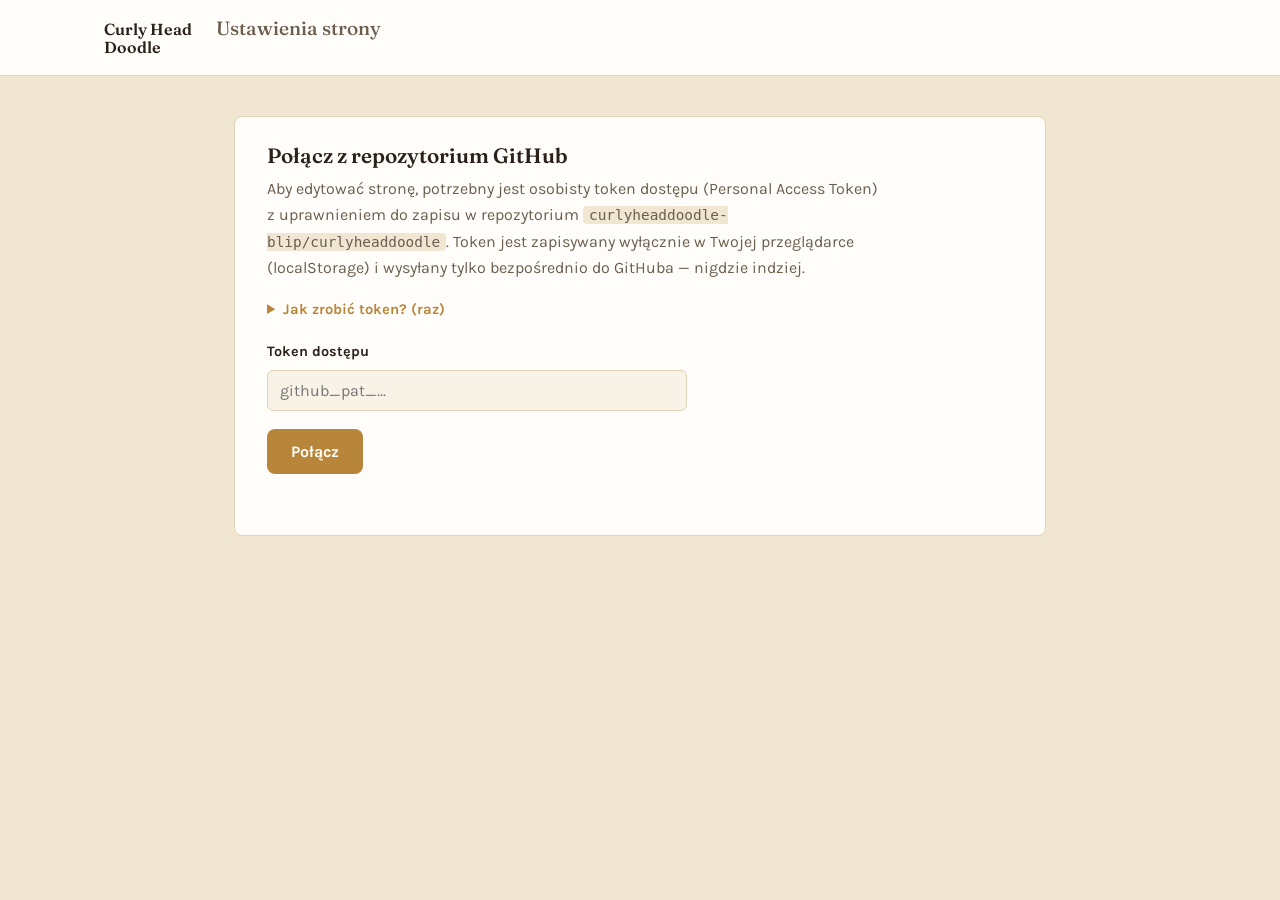
==== admin.html @ 6e0ea275 "Multi-photo carousels for dogs and litters, with configurable size and click-to-zoom Dog and litter " ====
<!DOCTYPE html>
<!--
  CURLY HEAD DOODLE — SETTINGS ADMIN PANEL
  ==========================================
  A full content editor for the site: colors/fonts, every piece of PL/EN
  text, the dogs and litters lists (add/remove/reorder), contact details,
  and photos. It is a plain static page (no server) that talks directly
  to the GitHub API using a personal access token you provide, reading
  and writing data/content.json and images/ in this repo. The public
  site (script.js) renders everything straight from content.json.

  This page is not linked from the main nav — only from a small footer
  link — but it is not truly private: anyone who knows the URL can open
  it. That's fine, because without a valid token with write access to
  this repo, nothing here can do anything. Never share your token.
-->
<html lang="pl">
<head>
<meta charset="UTF-8">
<meta name="viewport" content="width=device-width, initial-scale=1.0">
<meta name="robots" content="noindex, nofollow">
<title>Ustawienia — Curly Head Doodle</title>
<link rel="preconnect" href="https://fonts.googleapis.com">
<link rel="preconnect" href="https://fonts.gstatic.com" crossorigin>
<link href="https://fonts.googleapis.com/css2?family=Fraunces:opsz,wght@9..144,500;9..144,600;9..144,700&family=Karla:wght@400;500;600;700&display=swap" rel="stylesheet">
<link rel="stylesheet" href="style.css">
<link rel="stylesheet" href="admin.css">
</head>
<body class="admin-body">

<header class="admin-header">
  <div class="wrap">
    <a class="wordmark" href="index.html">
      <span class="wordmark-text">Curly Head<br>Doodle</span>
    </a>
    <h1>Ustawienia strony</h1>
  </div>
</header>

<main class="wrap admin-main">

  <!-- ============ TOKEN / LOGIN ============ -->
  <section id="authPanel" class="admin-card">
    <h2>Połącz z repozytorium GitHub</h2>
    <p class="muted">
      Aby edytować stronę, potrzebny jest osobisty token dostępu (Personal Access Token)
      z uprawnieniem do zapisu w repozytorium <code>curlyheaddoodle-blip/curlyheaddoodle</code>.
      Token jest zapisywany wyłącznie w Twojej przeglądarce (localStorage) i wysyłany
      tylko bezpośrednio do GitHuba — nigdzie indziej.
    </p>
    <details class="admin-help">
      <summary>Jak zrobić token? (raz)</summary>
      <ol>
        <li>Zaloguj się na GitHubie jako <code>curlyheaddoodle-blip</code>.</li>
        <li>Idź do Settings → Developer settings → Personal access tokens → Fine-grained tokens.</li>
        <li>Utwórz token z dostępem tylko do repozytorium <code>curlyheaddoodle</code>, z uprawnieniem
          <strong>Contents: Read and write</strong>.</li>
        <li>Skopiuj token i wklej poniżej.</li>
      </ol>
    </details>
    <div class="field">
      <label for="tokenInput">Token dostępu</label>
      <input type="password" id="tokenInput" autocomplete="off" placeholder="github_pat_...">
    </div>
    <div class="admin-actions">
      <button type="button" class="btn btn-primary" id="connectBtn">Połącz</button>
      <button type="button" class="btn-link" id="disconnectBtn" hidden>Wyloguj (usuń token z przeglądarki)</button>
    </div>
    <p id="authStatus" class="admin-status" role="status"></p>
  </section>

  <!-- Everything below appears once connected; admin.js fills it from data/content.json -->
  <div id="editorRoot" hidden>

    <section class="admin-card">
      <h2>Kolejność w menu</h2>
      <p class="muted">Zmień kolejność pozycji w menu, usuwaj je z menu lub dodawaj z powrotem — w tym własne strony utworzone poniżej.</p>
      <div id="sectionOrderEditor"></div>
    </section>

    <section class="admin-card">
      <h2>Strony niestandardowe</h2>
      <p class="muted">Twórz zupełnie nowe strony (np. FAQ, „Opinie”, „Cennik”) — każda z własną nazwą w menu, nagłówkiem i dowolną liczbą akapitów jak na innych stronach. Nowa strona trafia do menu automatycznie.</p>
      <div id="customPagesEditor"></div>
      <button type="button" class="btn-small" id="addCustomPageBtn">+ Dodaj stronę</button>
    </section>

    <section class="admin-card">
      <h2>Logo i nazwa marki</h2>
      <p class="muted">Widoczne w nagłówku i stopce strony.</p>
      <div id="brandEditor"></div>
    </section>

    <section class="admin-card">
      <h2>Sekcja główna (Hero)</h2>
      <p class="muted">Nagłówek, podtytuł, przyciski, zdjęcie i sekcja „Dlaczego my” (widoczna na dole strony głównej) — wszystko w jednym miejscu.</p>
      <div id="heroFieldsEditor"></div>
      <div class="slot-grid" id="heroSlotGrid" style="margin-top:20px"></div>
      <h3 class="section-subhead">Dodatkowe akapity (opcjonalnie)</h3>
      <div id="heroBodyEditor"></div>
      <button type="button" class="btn-small" id="addHeroParaBtn">+ Dodaj akapit</button>
    </section>

    <section class="admin-card">
      <h2>Wygląd</h2>
      <p class="muted">Kolory i czcionki widoczne na całej stronie.</p>
      <div id="themeEditor"></div>
    </section>

    <section class="admin-card">
      <h2>O nas</h2>
      <p class="muted">Nadtytuł, nagłówek, zdjęcie i akapity strony „O nas” — wszystko w jednym miejscu.</p>
      <div id="aboutFieldsEditor"></div>
      <div class="slot-grid" id="aboutSlotGrid" style="margin-top:20px"></div>
      <h3 class="section-subhead">Akapity</h3>
      <div id="aboutBodyEditor"></div>
      <button type="button" class="btn-small" id="addAboutParaBtn">+ Dodaj akapit</button>
    </section>

    <section class="admin-card">
      <h2>O rasie</h2>
      <p class="muted">Nagłówek, cechy rasy i akapity strony „O rasie”.</p>
      <div id="breedFieldsEditor"></div>
      <h3 class="section-subhead">Cechy rasy</h3>
      <div id="breedFactsEditor"></div>
      <button type="button" class="btn-small" id="addBreedFactBtn">+ Dodaj cechę</button>
      <h3 class="section-subhead">Akapity</h3>
      <div id="breedBodyEditor"></div>
      <button type="button" class="btn-small" id="addBreedParaBtn">+ Dodaj akapit</button>
    </section>

    <section class="admin-card">
      <h2>Nasze psy</h2>
      <p class="muted">Nagłówek sekcji oraz lista psów — dodawaj, usuwaj, zmieniaj kolejność, każdy ma własne zdjęcie.</p>
      <div id="dogsFieldsEditor"></div>
      <div class="repeat-row single" style="margin-top:16px">
        <div><label>Rozmiar zdjęć psów (px)</label><input type="number" min="100" max="500" id="dogsPhotoSize"></div>
      </div>
      <div id="dogsEditor" style="margin-top:16px"></div>
      <button type="button" class="btn-small" id="addDogBtn">+ Dodaj psa</button>
    </section>

    <section class="admin-card">
      <h2>Szczenięta</h2>
      <p class="muted">Nagłówek, etykiety statusów, akapity wprowadzające i lista miotów — wszystko w jednym miejscu.</p>
      <div id="littersFieldsEditor"></div>
      <h3 class="section-subhead">Akapity wprowadzające</h3>
      <div id="littersIntroBodyEditor"></div>
      <button type="button" class="btn-small" id="addLittersIntroParaBtn">+ Dodaj akapit</button>
      <h3 class="section-subhead">Mioty</h3>
      <div class="repeat-row single">
        <div><label>Rozmiar zdjęć miotów (px)</label><input type="number" min="100" max="500" id="littersPhotoSize"></div>
      </div>
      <div id="littersEditor"></div>
      <button type="button" class="btn-small" id="addLitterBtn">+ Dodaj miot</button>
    </section>

    <section class="admin-card">
      <h2>Kontakt</h2>
      <div id="contactFieldsEditor"></div>
      <div id="contactEditor" style="margin-top:16px"></div>
    </section>

    <section class="admin-card">
      <h2>Pozostałe teksty (PL / EN)</h2>
      <p class="muted">SEO, menu, stopka i formularz zgłoszeniowy — wszystko inne, co nie należy do jednej konkretnej sekcji powyżej.</p>
      <div id="translationsEditor"></div>
    </section>

    <div class="save-bar">
      <button type="button" class="btn btn-primary" id="saveBtn">Zapisz wszystkie zmiany</button>
      <p id="saveStatus" class="admin-status" role="status"></p>
    </div>

  </div>

</main>

<script src="admin.js"></script>
</body>
</html>
---- style.css ----
/* =============================================================
   CURLY HEAD DOODLE — STYLESHEET
   =============================================================
   1. TOKENS   - palette, fonts. Change these first to restyle everything.
   2. RESET
   3. TYPE
   4. HEADER / NAV + language switch
   5. HERO
   6. SECTIONS - o nas, o rasie, nasze psy, szczenięta, kontakt
   7. FOOTER
   8. RESPONSIVE
   ============================================================= */

/* ---------- 1. TOKENS ---------- */
:root {
  --color-bg: #F8F2E7;          /* warm ivory page background */
  --color-bg-alt: #F0E6D2;      /* alternate section background */
  --color-paper: #FFFDF9;       /* cards, form, photo frames */
  --color-ink: #2B211A;         /* espresso brown — main text + dark anchor (header CTA, footer) */
  --color-ink-soft: #6B5E4F;    /* muted brown-grey — secondary text */
  --color-gold: #B8863B;        /* antique gold — accent, icons, links */
  --color-gold-soft: #E3C68A;   /* light gold — badges, dashed rings */
  --color-line: #E0D3B8;        /* hairline dividers */

  --font-display: "Fraunces", serif;
  --font-body: "Karla", sans-serif;

  --max: 1120px;
  --radius: 8px;
}

/* ---------- 2. RESET ---------- */
* { box-sizing: border-box; }
html { scroll-behavior: smooth; }
@media (prefers-reduced-motion: reduce) {
  html { scroll-behavior: auto; }
  * { animation-duration: 0.001ms !important; transition-duration: 0.001ms !important; }
}
body {
  margin: 0;
  background: var(--color-bg);
  color: var(--color-ink);
  font-family: var(--font-body);
  font-size: 1rem;
  line-height: 1.65;
  -webkit-font-smoothing: antialiased;
}
img, svg { max-width: 100%; display: block; }
a { color: inherit; }
.wrap { max-width: var(--max); margin: 0 auto; padding: 0 24px; }

.skip-link {
  position: absolute; left: -9999px;
  background: var(--color-ink); color: var(--color-paper);
  padding: 10px 16px; z-index: 100;
}
.skip-link:focus { left: 24px; top: 12px; }
.sr-only {
  position: absolute; width: 1px; height: 1px; overflow: hidden;
  clip: rect(0 0 0 0); white-space: nowrap;
}
:focus-visible { outline: 3px solid var(--color-gold); outline-offset: 2px; }

/* ---------- 3. TYPE ---------- */
h1, h2, h3, h4 {
  font-family: var(--font-display);
  color: var(--color-ink);
  line-height: 1.1;
  margin: 0 0 0.5em;
  font-weight: 600;
}
h1 { font-size: clamp(2.3rem, 5vw, 3.6rem); font-weight: 500; }
h2 { font-size: clamp(1.7rem, 3vw, 2.3rem); }
h3 { font-size: 1.2rem; }
h4 { font-size: 1.1rem; font-weight: 600; }
p { margin: 0 0 1em; max-width: 62ch; }
.section-lede { color: var(--color-ink-soft); max-width: 56ch; }
.rendered-list { margin: 0 0 1em; padding-left: 1.3em; max-width: 62ch; }
.rendered-list li { margin-bottom: 0.4em; }

/* -- Content blocks (O nas / O rasie paragraphs) -- */
.content-block { margin-bottom: 1.5em; }
.content-block.has-card {
  border: 1px solid var(--color-line);
  border-radius: var(--radius);
  padding: 28px;
  background: var(--color-paper);
}
.content-block.has-photo { display: flex; gap: 20px; align-items: flex-start; }
.content-block.has-photo.photo-right { flex-direction: row-reverse; }
.content-block.has-photo.photo-top { flex-direction: column; }
.content-block.has-photo.photo-bottom { flex-direction: column-reverse; }
.content-block-photo {
  flex: 0 0 120px; width: 120px; aspect-ratio: 4/3; border-radius: var(--radius); overflow: hidden;
  background: var(--color-bg-alt); border: 2px dashed var(--color-gold-soft);
  display: flex; align-items: center; justify-content: center;
}
.content-block-photo.has-photo { border-style: solid; }
.content-block-photo img { width: 100%; height: 100%; object-fit: cover; display: block; }
.content-block-photo svg { width: 26px; height: 26px; fill: var(--color-gold-soft); }
.content-block.has-photo.photo-top .content-block-photo,
.content-block.has-photo.photo-bottom .content-block-photo { flex: none; width: 100%; max-width: 100%; aspect-ratio: 16/7; }
.content-block-text { flex: 1 1 auto; min-width: 0; }

.content-block-collage {
  flex: 0 0 200px; width: 200px;
  display: grid; grid-template-columns: repeat(2, 1fr); grid-auto-rows: 70px; gap: 6px;
}
.content-block.has-photo.photo-top .content-block-collage,
.content-block.has-photo.photo-bottom .content-block-collage {
  flex: none; width: 100%; grid-template-columns: repeat(3, 1fr); grid-auto-rows: 90px;
}
.collage-photo:first-child { grid-row: span 2; }
.collage-photo {
  border-radius: 6px; overflow: hidden;
  background: var(--color-bg-alt); border: 2px dashed var(--color-gold-soft);
  display: flex; align-items: center; justify-content: center;
}
.collage-photo.has-photo { border: none; }
.collage-photo img { width: 100%; height: 100%; object-fit: cover; display: block; }
.collage-photo svg { width: 18px; height: 18px; fill: var(--color-gold-soft); }
.content-block-text p, .content-block-text .rendered-list { max-width: none; }
.content-block-text p, .litter-body p, .dog-bio { white-space: pre-line; }
.kicker {
  font-family: var(--font-body);
  font-size: 0.95rem;
  color: var(--color-gold);
  font-weight: 700;
  letter-spacing: 0.01em;
  margin-bottom: 0.75em;
}
.muted { color: var(--color-ink-soft); }

/* ---------- 4. HEADER / NAV ---------- */
.site-header {
  position: sticky; top: 0; z-index: 50;
  background: transparent;
  transition: background-color 0.25s ease, box-shadow 0.25s ease;
}
.site-header.scrolled { background: var(--color-paper); box-shadow: 0 1px 0 var(--color-line); }
.header-row {
  display: flex; align-items: center; justify-content: space-between;
  padding-top: 14px; padding-bottom: 14px;
}

.wordmark {
  display: inline-flex; align-items: center; gap: 10px;
  text-decoration: none; color: var(--color-ink);
}
.brand-mark { width: 42px; height: 42px; flex-shrink: 0; }
.brand-mark-slot { display: inline-flex; width: 42px; height: 42px; flex-shrink: 0; }
.brand-mark-slot.has-logo img { width: 42px; height: 42px; object-fit: contain; display: block; }
.wordmark-text {
  font-family: var(--font-display);
  font-size: 1.05rem; font-weight: 600; line-height: 1.15;
}
.wordmark.small { font-size: 1.05rem; margin-bottom: 0.25em; font-family: var(--font-display); font-weight: 600; }

.primary-nav { display: flex; align-items: center; gap: 22px; }
.primary-nav a {
  text-decoration: none; font-weight: 500; color: var(--color-ink);
  font-size: 0.95rem; padding: 6px 2px; border-bottom: 2px solid transparent;
}
.primary-nav a:hover, .primary-nav a[aria-current="page"] { border-bottom-color: var(--color-gold); }
.nav-cta {
  background: var(--color-ink); color: var(--color-paper) !important;
  padding: 9px 16px !important; border-radius: var(--radius); border-bottom: none !important;
}
.nav-cta:hover { background: #3C2E22; }

.lang-switch { display: flex; gap: 4px; margin-left: 6px; }
.lang-btn {
  font-family: var(--font-body); font-size: 0.78rem; font-weight: 700;
  padding: 4px 9px; border-radius: 999px; border: 1px solid var(--color-line);
  background: transparent; color: var(--color-ink-soft); cursor: pointer;
}
.lang-btn.active { background: var(--color-ink); color: var(--color-bg); border-color: var(--color-ink); }

.nav-toggle {
  display: none; flex-direction: column; gap: 5px;
  background: none; border: none; cursor: pointer; padding: 8px;
}
.nav-toggle span { width: 24px; height: 2px; background: var(--color-ink); }

/* ---------- 5. HERO ---------- */
.hero { padding: 48px 0 40px; }
.hero-row { display: grid; grid-template-columns: 1.05fr 0.95fr; gap: 48px; align-items: center; }
.hero-copy { max-width: 46ch; }
.hero-lede { color: var(--color-ink-soft); font-size: 1.05rem; }
.hero-actions { display: flex; align-items: center; gap: 22px; margin-top: 8px; flex-wrap: wrap; }

.btn {
  display: inline-block; text-decoration: none; font-weight: 700;
  padding: 13px 24px; border-radius: var(--radius); border: none;
  cursor: pointer; font-size: 1rem; font-family: var(--font-body);
}
.btn-primary { background: var(--color-gold); color: var(--color-paper); }
.btn-primary:hover { background: #A3752E; }
.btn-link {
  text-decoration: none; font-weight: 700; color: var(--color-ink);
  border-bottom: 2px solid var(--color-gold-soft); padding-bottom: 2px;
}
.btn-link:hover { border-bottom-color: var(--color-gold); }
.hero-svg { width: 100%; height: auto; }
.hero-art.has-photo { aspect-ratio: 1/1; border-radius: 50%; overflow: hidden; }
.hero-art.has-photo img { width: 100%; height: 100%; object-fit: cover; border-radius: 50%; }

/* ---------- 6. SECTIONS ---------- */
.section { padding: 68px 0; }
.section.alt { background: var(--color-bg-alt); }

/* -- O nas -- */
.about-grid { display: grid; grid-template-columns: 1.3fr 1fr; gap: 48px; align-items: center; margin-bottom: 56px; }
.about-actions { display: flex; align-items: center; gap: 22px; margin-top: 12px; flex-wrap: wrap; }
.photo-frame {
  aspect-ratio: 4/3; border-radius: var(--radius);
  border: 2px dashed var(--color-gold-soft);
  background: var(--color-paper);
  display: flex; align-items: center; justify-content: center;
}
.photo-frame-icon { width: 44px; height: 44px; fill: var(--color-gold-soft); }
.photo-frame.has-photo { border-style: solid; padding: 0; overflow: hidden; }
.photo-frame img { width: 100%; height: 100%; object-fit: cover; border-radius: inherit; }

.why-heading { text-align: left; margin-bottom: 24px; }
.why-grid {
  list-style: none; margin: 0; padding: 0;
  display: grid; grid-template-columns: repeat(4, 1fr); gap: 28px;
}
.why-item h4 { margin-bottom: 0.35em; }
.why-item p { color: var(--color-ink-soft); font-size: 0.94rem; max-width: none; }
.icon-badge {
  display: inline-flex; align-items: center; justify-content: center;
  width: 48px; height: 48px; border-radius: 50%;
  background: var(--color-gold-soft); color: var(--color-gold);
  margin-bottom: 14px;
}
.icon-badge svg { width: 24px; height: 24px; }

/* -- O rasie -- */
.fact-list { display: grid; grid-template-columns: 1fr 1fr; gap: 20px; margin: 0; }
.breed-facts-block { max-width: 520px; margin: 28px 0 40px; padding: 24px; background: var(--color-paper); border: 1px solid var(--color-line); border-radius: var(--radius); }
.fact-list dt { font-size: 0.82rem; font-weight: 700; color: var(--color-gold); text-transform: uppercase; letter-spacing: 0.03em; }
.fact-list dd { margin: 4px 0 0; font-family: var(--font-display); font-size: 1.05rem; }
.extra-facts { display: flex; flex-direction: column; gap: 6px; margin-top: 10px; }
.extra-facts dt { font-size: 0.72rem; font-weight: 700; color: var(--color-gold); text-transform: uppercase; letter-spacing: 0.03em; }
.extra-facts dd { margin: 1px 0 0; }

/* -- Nasze psy -- */
.dogs-grid { display: grid; grid-template-columns: 1fr 1fr; gap: 32px; margin-top: 28px; }
.dog-card { }
.dog-role { color: var(--color-gold); font-weight: 700; font-size: 0.9rem; margin: -0.6em 0 0.6em; }

/* -- Photo carousel (dog cards, litter cards) — a linked, zoomable photo
   that opens the full image in a new tab, with prev/next + dots when a
   card has more than one photo (size/count set in admin.html). -- */
.photo-carousel { position: relative; width: var(--photo-size, 200px); max-width: 100%; margin-bottom: 16px; }
.photo-carousel-frame {
  display: block; aspect-ratio: 1/1; border-radius: var(--radius); overflow: hidden;
  background: var(--color-paper); border: 2px dashed var(--color-gold-soft); cursor: zoom-in;
}
.photo-carousel-frame img { width: 100%; height: 100%; object-fit: cover; display: block; }
.photo-carousel.no-photo .photo-carousel-frame { cursor: default; }
.photo-carousel.no-photo .photo-carousel-frame img { visibility: hidden; }
.photo-carousel:not(.no-photo) .photo-carousel-frame { border-style: solid; }
.carousel-btn {
  position: absolute; top: 50%; transform: translateY(-50%); width: 30px; height: 30px;
  border-radius: 50%; border: 1px solid var(--color-line); background: var(--color-paper);
  color: var(--color-ink); font-size: 1.1rem; line-height: 1; cursor: pointer;
}
.carousel-btn.prev { left: 6px; }
.carousel-btn.next { right: 6px; }
.carousel-btn:hover { background: var(--color-gold); color: var(--color-paper); }
.carousel-dots { display: flex; gap: 6px; justify-content: center; margin-top: 8px; }
.carousel-dot { width: 7px; height: 7px; padding: 0; border-radius: 50%; border: none; background: var(--color-line); cursor: pointer; }
.carousel-dot.active { background: var(--color-gold); }

/* -- Szczenięta -- */
.litter-list { list-style: none; margin: 28px 0 0; padding: 0; display: flex; flex-direction: column; }
.litter { display: flex; align-items: center; gap: 24px; padding: 22px 0; border-top: 1px solid var(--color-line); flex-wrap: wrap; }
.litter:last-child { border-bottom: 1px solid var(--color-line); }
.litter .photo-carousel { margin-bottom: 0; flex-shrink: 0; }
.litter-rest { display: flex; align-items: center; gap: 24px; flex: 1; min-width: 240px; flex-wrap: wrap; }
.litter-body { flex: 1; min-width: 240px; }
.litter-body h3 { margin-bottom: 0.2em; }
.litter-body p { margin: 0; color: var(--color-ink-soft); font-size: 0.95rem; }
.status { font-size: 0.8rem; font-weight: 700; padding: 6px 12px; border-radius: 999px; white-space: nowrap; }
.status-available { background: var(--color-ink); color: var(--color-paper); }
.status-expecting { background: var(--color-gold-soft); color: var(--color-ink); }
.status-reserved { background: var(--color-line); color: var(--color-ink-soft); }
.status-previous { background: transparent; color: var(--color-ink-soft); border: 1px solid var(--color-line); }

.replace-note { margin-top: 22px; font-size: 0.85rem; color: var(--color-ink-soft); font-style: italic; }

/* -- Kontakt -- */
.contact-grid { display: grid; grid-template-columns: 0.85fr 1.15fr; gap: 56px; align-items: start; }
.contact-info { margin: 0; display: grid; gap: 16px; }
.contact-info dt { font-size: 0.82rem; font-weight: 700; color: var(--color-gold); text-transform: uppercase; letter-spacing: 0.03em; }
.contact-info dd { margin: 2px 0 0; }
.contact-info dd a { text-decoration: none; border-bottom: 1px solid var(--color-gold-soft); }
.contact-info dd a:hover { border-bottom-color: var(--color-gold); }
.social-icons { display: flex; gap: 14px; }
.social-icons a { border-bottom: none; color: var(--color-ink); display: inline-flex; }
.social-icons a:hover { color: #3C2E22; }
.social-icons svg { width: 26px; height: 26px; fill: currentColor; }

.waitlist-form {
  display: grid; grid-template-columns: 1fr 1fr; gap: 18px;
  background: var(--color-paper); padding: 32px; border-radius: var(--radius);
  border: 1px solid var(--color-line); max-width: 720px;
}
.field { display: flex; flex-direction: column; gap: 6px; min-width: 0; }
.field-wide { grid-column: 1 / -1; }
.field label { font-size: 0.9rem; font-weight: 700; }
.field input, .field select, .field textarea {
  width: 100%; min-width: 0; box-sizing: border-box;
  font-family: var(--font-body); font-size: 1rem; padding: 10px 12px;
  border-radius: 6px; border: 1px solid var(--color-line);
  background: var(--color-bg); color: var(--color-ink);
}
.field input:focus, .field select:focus, .field textarea:focus { border-color: var(--color-gold); }
.waitlist-form .btn { grid-column: 1 / -1; justify-self: start; margin-top: 4px; }
.form-fineprint { grid-column: 1 / -1; font-size: 0.85rem; color: var(--color-ink-soft); margin: 4px 0 0; }

/* Formspree's AJAX library fills these with text on submit; empty (no
   message yet) collapses to nothing via :empty rather than an odd blank box. */
.form-message { grid-column: 1 / -1; padding: 12px 16px; border-radius: 6px; font-size: 0.9rem; }
.form-message:empty { display: none; padding: 0; }
.form-message-success { background: #E3F0E5; color: #2A5B34; }
.form-message-error { background: #FBE7E7; color: #8A2E2E; }

/* A <fieldset> famously won't shrink below its content's width in a grid
   or flex layout (the same "auto min-size" issue min-width:0 already
   fixes on .field/inputs) — without min-width:0 here this form section
   would blow out the page exactly like the litter <select> once did. */
.form-section {
  grid-column: 1 / -1; min-width: 0;
  display: grid; grid-template-columns: 1fr 1fr; gap: 18px;
  border: none; margin: 0; padding: 0;
}
.form-section legend {
  display: block; grid-column: 1 / -1; width: 100%; box-sizing: border-box;
  font-family: var(--font-display); font-size: 1.15rem; font-weight: 600; color: var(--color-ink);
  padding: 0 0 8px; margin: 12px 0 4px; border-bottom: 1px solid var(--color-line);
}
.form-section:first-of-type legend { margin-top: 0; }

/* ---------- 7. FOOTER ---------- */
.site-footer { background: var(--color-ink); color: var(--color-bg); padding: 16px 0; }
.site-footer .wordmark.small { color: var(--color-bg); }
.footer-row { display: flex; justify-content: space-between; align-items: center; flex-wrap: wrap; gap: 24px; }
.footer-photos { display: flex; gap: 8px; }
.footer-photos img { object-fit: cover; border-radius: 6px; display: block; }
.footer-right { text-align: right; }
.site-footer .muted { color: #CBBFA9; margin: 0 0 4px; }
/* Footer contact block is a compact summary, not a full section — shrink
   text, icons and the button well below their normal page-content size. */
.footer-contact { font-size: 0.85rem; }
.footer-contact-row { display: flex; align-items: center; flex-wrap: wrap; gap: 16px; margin: 8px 0 0; }
.footer-contact .contact-info { display: flex; gap: 16px; margin: 0; }
.footer-contact .contact-info dt { margin: 0; font-size: 0.68rem; }
.footer-contact .contact-info dd { margin: 1px 0 0; font-size: 0.85rem; }
.footer-contact .social-icons { margin: 0; }
.footer-contact .social-icons svg { width: 18px; height: 18px; }
.site-footer .social-icons a { color: var(--color-bg); }
.site-footer .social-icons a:hover { color: var(--color-gold); }
.footer-contact .contact-form-btn { padding: 8px 18px; font-size: 0.85rem; }
.footer-contact .contact-form-btn.size-small { padding: 6px 14px; font-size: 0.78rem; }
.footer-contact .contact-form-btn.size-large { padding: 12px 26px; font-size: 0.95rem; }
.contact-form-btn { color: var(--color-paper); }
.contact-form-btn.size-small { padding: 8px 18px; font-size: 0.85rem; }
.contact-form-btn.size-large { padding: 16px 34px; font-size: 1.1rem; }
.contact-info-block { margin-top: 32px; display: flex; gap: 56px; align-items: flex-start; }
.contact-social-col { display: flex; flex-direction: column; gap: 14px; }
.contact-info-label { font-size: 0.82rem; font-weight: 700; color: var(--color-gold); text-transform: uppercase; letter-spacing: 0.03em; margin: 0; }
.admin-link { color: #8A7C64; font-size: 0.8rem; text-decoration: underline; }
.admin-link:hover { color: var(--color-bg); }

/* One-time hero entrance */
.hero-copy, .hero-art { animation: rise 0.7s ease both; }
.hero-art { animation-delay: 0.12s; }
@keyframes rise { from { opacity: 0; transform: translateY(14px); } to { opacity: 1; transform: translateY(0); } }

/* ---------- 8. RESPONSIVE ---------- */
@media (max-width: 860px) {
  .primary-nav {
    display: none; position: absolute; top: 100%; left: 0; right: 0;
    background: var(--color-paper); flex-direction: column; align-items: flex-start;
    padding: 16px 24px 24px; border-bottom: 1px solid var(--color-line); gap: 16px;
  }
  .primary-nav.open { display: flex; }
  .nav-toggle { display: flex; }
  .nav-cta { align-self: flex-start; }
  .lang-switch { margin-left: 0; margin-top: 4px; }

  .hero-row { grid-template-columns: 1fr; }
  .hero-art { order: -1; max-width: 300px; margin: 0 auto; }

  .about-grid, .contact-grid { grid-template-columns: 1fr; }
  .why-grid { grid-template-columns: 1fr 1fr; }
  .dogs-grid { grid-template-columns: 1fr; }
  .fact-list { grid-template-columns: 1fr 1fr; }
  .waitlist-form, .form-section { grid-template-columns: 1fr; }
  .footer-row { flex-direction: column; align-items: flex-start; }
  .footer-right { text-align: left; }
}
@media (max-width: 520px) {
  .why-grid { grid-template-columns: 1fr; }

  /* A fixed-width photo/collage beside text never fits a phone-width
     column — stack instead, same as the top/bottom position already does. */
  .content-block.has-photo.photo-left,
  .content-block.has-photo.photo-right { flex-direction: column; }
  .content-block.has-photo .content-block-photo,
  .content-block.has-photo .content-block-collage { width: 100%; max-width: 100%; }
  .content-block.has-photo .content-block-collage { grid-template-columns: repeat(3, 1fr); grid-auto-rows: 80px; }
  .content-block.has-card { padding: 20px; }
}
---- admin.css ----
/* =============================================================
   CURLY HEAD DOODLE — ADMIN / SETTINGS PANEL STYLES
   Reuses the color/font tokens from style.css (:root).
   ============================================================= */

.admin-body { background: var(--color-bg-alt); min-height: 100vh; }
[hidden] { display: none !important; }

.admin-header {
  background: var(--color-paper);
  border-bottom: 1px solid var(--color-line);
  padding: 18px 0;
}
.admin-header .wrap { display: flex; align-items: baseline; gap: 24px; }
.admin-header h1 { font-size: 1.2rem; margin: 0; color: var(--color-ink-soft); font-weight: 500; }
.admin-header .wordmark-text { font-family: var(--font-display); font-size: 1rem; font-weight: 600; }

.admin-main { max-width: 860px; padding-top: 40px; padding-bottom: 100px; display: grid; gap: 28px; }

.admin-card {
  background: var(--color-paper);
  border: 1px solid var(--color-line);
  border-radius: var(--radius);
  padding: 28px 32px;
}
.admin-card h2 { font-size: 1.3rem; margin-bottom: 0.4em; }
.section-subhead { font-size: 1rem; margin: 24px 0 8px; color: var(--color-ink-soft); }

.admin-help { margin: 16px 0; font-size: 0.92rem; }
.admin-help summary { cursor: pointer; font-weight: 700; color: var(--color-gold); }
.admin-help ol { margin: 12px 0 0; padding-left: 22px; color: var(--color-ink-soft); }
.admin-help code, .admin-card code {
  background: var(--color-bg-alt); padding: 1px 6px; border-radius: 4px; font-size: 0.9em;
}

.admin-card .field { display: flex; flex-direction: column; gap: 6px; max-width: 420px; margin: 18px 0 0; }
.admin-card .field label { font-size: 0.9rem; font-weight: 700; }
.admin-card .field input {
  font-family: var(--font-body); font-size: 1rem; padding: 10px 12px;
  border-radius: 6px; border: 1px solid var(--color-line);
  background: var(--color-bg); color: var(--color-ink);
}
.admin-card .field input:focus { border-color: var(--color-gold); }

.admin-actions { display: flex; align-items: center; gap: 20px; margin-top: 18px; flex-wrap: wrap; }
.admin-status { margin: 14px 0 0; font-size: 0.92rem; min-height: 1.3em; }
.admin-status.ok { color: #3E7A4A; }
.admin-status.err { color: #B23A3A; }
.admin-status.busy { color: var(--color-ink-soft); }

.slot-grid { display: grid; grid-template-columns: repeat(auto-fit, minmax(220px, 1fr)); gap: 22px; margin-top: 20px; }
.slot-card {
  border: 1px solid var(--color-line); border-radius: var(--radius);
  padding: 16px; display: flex; flex-direction: column; gap: 10px; background: var(--color-bg);
}
.slot-card h3 { font-size: 1rem; margin: 0; }
.slot-card .slot-hint { font-size: 0.82rem; color: var(--color-ink-soft); margin: 0; }
.slot-preview {
  aspect-ratio: 1/1; border-radius: 6px; overflow: hidden;
  background: var(--color-paper); border: 2px dashed var(--color-gold-soft);
  display: flex; align-items: center; justify-content: center; color: var(--color-gold-soft); font-size: 0.8rem;
}
.slot-preview img { width: 100%; height: 100%; object-fit: cover; display: block; }
.slot-card input[type="file"] { font-size: 0.85rem; }
.slot-card .slot-actions { display: flex; gap: 12px; align-items: center; flex-wrap: wrap; }
.slot-card .slot-status { font-size: 0.82rem; min-height: 1.2em; }
.slot-card .slot-status.ok { color: #3E7A4A; }
.slot-card .slot-status.err { color: #B23A3A; }
.slot-card .slot-status.busy { color: var(--color-ink-soft); }
.btn-small {
  font-family: var(--font-body); font-size: 0.85rem; font-weight: 700;
  padding: 6px 12px; border-radius: 6px; border: 1px solid var(--color-line);
  background: var(--color-paper); color: var(--color-ink); cursor: pointer;
}
.btn-small:hover { border-color: var(--color-gold); }
.btn-small:disabled { opacity: 0.5; cursor: not-allowed; }
.btn-small.danger { color: #B23A3A; }
.translate-btn { margin-top: 4px; }

/* ---- Theme editor ---- */
.theme-colors { display: grid; grid-template-columns: repeat(auto-fit, minmax(140px, 1fr)); gap: 16px; margin-top: 16px; }
.color-field { display: flex; align-items: center; gap: 10px; }
.color-field input[type="color"] {
  width: 40px; height: 40px; padding: 0; border: 1px solid var(--color-line); border-radius: 6px; cursor: pointer; background: none;
}
.color-field label { font-size: 0.85rem; }
.font-pair-grid { display: grid; grid-template-columns: repeat(auto-fit, minmax(200px, 1fr)); gap: 12px; margin-top: 20px; }
.font-pair-option {
  border: 2px solid var(--color-line); border-radius: var(--radius); padding: 14px; cursor: pointer; background: var(--color-bg);
}
.font-pair-option.selected { border-color: var(--color-gold); }
.font-pair-option .fp-display { font-size: 1.2rem; margin-bottom: 4px; }
.font-pair-option .fp-body { font-size: 0.9rem; color: var(--color-ink-soft); }

/* ---- Section order ---- */
.order-list { display: flex; flex-direction: column; gap: 8px; margin-top: 16px; }
.order-row {
  display: flex; align-items: center; justify-content: space-between; gap: 12px;
  border: 1px solid var(--color-line); border-radius: var(--radius); padding: 10px 14px; background: var(--color-bg);
}
.order-row .order-label { font-weight: 700; font-size: 0.9rem; }
.order-row .order-actions { display: flex; gap: 8px; }
.order-add-wrap { display: flex; align-items: center; gap: 10px; margin-top: 16px; flex-wrap: wrap; }
.order-add-wrap select {
  font-family: var(--font-body); font-size: 0.9rem; padding: 7px 10px;
  border-radius: 6px; border: 1px solid var(--color-line); background: var(--color-paper); color: var(--color-ink);
}

/* ---- Repeatable list editors (dogs / litters) ---- */
.repeat-item {
  border: 1px solid var(--color-line); border-radius: var(--radius);
  padding: 18px; margin-top: 16px; background: var(--color-bg); position: relative;
}
.repeat-item-head { display: flex; justify-content: space-between; align-items: center; margin-bottom: 12px; gap: 12px; flex-wrap: wrap; }
.repeat-item-head .repeat-title { font-weight: 700; font-size: 0.95rem; }
.repeat-item-actions { display: flex; gap: 8px; }
.repeat-row { display: grid; grid-template-columns: 1fr 1fr; gap: 12px; margin-top: 10px; }
.repeat-row.single { grid-template-columns: 1fr; }
.repeat-row label { font-size: 0.78rem; font-weight: 700; color: var(--color-ink-soft); display: block; margin-bottom: 4px; }
.repeat-row input, .repeat-row textarea, .repeat-row select {
  width: 100%; font-family: var(--font-body); font-size: 0.92rem; padding: 8px 10px;
  border-radius: 6px; border: 1px solid var(--color-line); background: var(--color-paper); color: var(--color-ink);
}
.repeat-row textarea { min-height: 60px; resize: vertical; }
.rt-toolbar { display: flex; gap: 6px; margin: 4px 0 6px; }
.rt-toolbar .btn-small { padding: 3px 10px; min-width: 30px; }
.style-wrap { margin-top: 14px; border-top: 1px dashed var(--color-line); padding-top: 12px; }
.checkbox-label { display: flex; align-items: center; gap: 8px; font-weight: 700; font-size: 0.9rem; cursor: pointer; }
.checkbox-label input[type="checkbox"] { width: 16px; height: 16px; }
.style-fields { margin-top: 10px; }
.photo-upload-grid.is-collage { display: grid; grid-template-columns: repeat(auto-fit, minmax(220px, 1fr)); gap: 14px; }
.photo-upload-slot { border: 1px solid var(--color-line); border-radius: var(--radius); padding: 10px; background: var(--color-paper); }
.photo-upload-slot .slot-hint { margin: 0 0 6px; font-weight: 700; color: var(--color-ink); }
.bullets-wrap { margin-top: 14px; border-top: 1px dashed var(--color-line); padding-top: 12px; }
.bullet-row { display: grid; grid-template-columns: 1fr 1fr auto; gap: 10px; align-items: start; margin-top: 8px; }
.bullet-col { display: flex; flex-direction: column; }
.rt-toolbar-mini { display: flex; gap: 4px; margin-bottom: 3px; }
.rt-toolbar-mini .btn-small { padding: 1px 7px; font-size: 0.78rem; min-width: 24px; }
.bullet-actions { display: flex; gap: 4px; align-items: flex-start; margin-top: 22px; }
.dog-photo-row { display: flex; align-items: center; gap: 10px; margin-top: 12px; flex-wrap: wrap; }
.dog-photo-preview {
  width: 56px; height: 56px; border-radius: 50%; overflow: hidden; flex-shrink: 0;
  background: var(--color-paper); border: 2px dashed var(--color-gold-soft);
  display: flex; align-items: center; justify-content: center; font-size: 0.65rem; color: var(--color-gold-soft); text-align: center;
}
.dog-photo-preview img { width: 100%; height: 100%; object-fit: cover; }
.dog-photo-row input[type="file"] { flex: 1 1 140px; min-width: 0; }
.dog-photo-row .btn-small { flex: 0 0 auto; }
/* Narrow collage upload cards (min 220px) need the row to stack cleanly. */
.photo-upload-slot .dog-photo-row input[type="file"] { flex-basis: 100%; }

/* ---- Translations groups ---- */
.t-group { border: 1px solid var(--color-line); border-radius: var(--radius); margin-top: 12px; }
.t-group summary {
  cursor: pointer; padding: 12px 16px; font-weight: 700; font-size: 0.92rem; background: var(--color-bg);
}
.t-group-body { padding: 6px 16px 16px; }
.t-key-row { margin-top: 14px; }
.t-key-row .t-key-label { font-size: 0.8rem; font-weight: 700; color: var(--color-ink-soft); margin-bottom: 4px; }
.t-key-inputs { display: grid; grid-template-columns: 1fr 1fr; gap: 10px; }
.t-key-inputs .t-lang-wrap { display: flex; flex-direction: column; gap: 3px; }
.t-key-inputs .t-lang-tag { font-size: 0.68rem; color: var(--color-gold); font-weight: 700; }
.t-key-inputs input, .t-key-inputs textarea {
  width: 100%; font-family: var(--font-body); font-size: 0.9rem; padding: 7px 9px;
  border-radius: 6px; border: 1px solid var(--color-line); background: var(--color-bg); color: var(--color-ink);
}
.t-key-inputs textarea { min-height: 56px; resize: vertical; }

/* ---- Save bar ---- */
.save-bar {
  position: sticky; bottom: 0; background: var(--color-paper); border: 1px solid var(--color-line);
  border-radius: var(--radius); padding: 16px 24px; display: flex; align-items: center; gap: 20px;
  box-shadow: 0 -2px 12px rgba(0,0,0,0.06);
}
.save-bar .admin-status { margin: 0; }
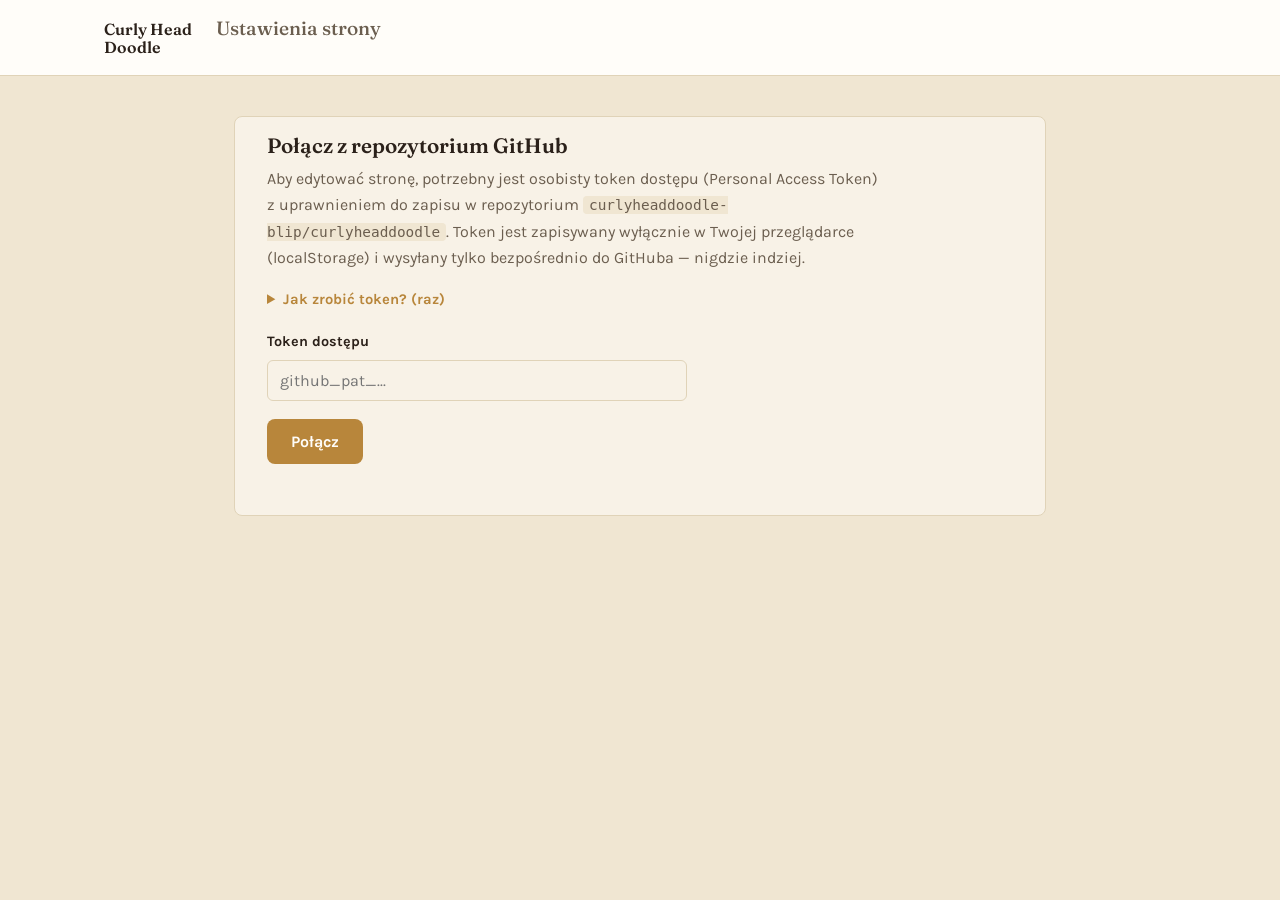
==== commit f9db7559: "Admin: one-section-at-a-time accordion Each admin card collapses to a header; opening one closes the" ====
--- a/admin.html
+++ b/admin.html
@@ -92,6 +92,12 @@
     </section>
 
     <section class="admin-card">
+      <h2>Wygląd</h2>
+      <p class="muted">Kolory i czcionki widoczne na całej stronie.</p>
+      <div id="themeEditor"></div>
+    </section>
+
+    <section class="admin-card">
       <h2>Sekcja główna (Hero)</h2>
       <p class="muted">Nagłówek, podtytuł, przyciski, zdjęcie i sekcja „Dlaczego my” (widoczna na dole strony głównej) — wszystko w jednym miejscu.</p>
       <div id="heroFieldsEditor"></div>
@@ -99,12 +105,6 @@
       <h3 class="section-subhead">Dodatkowe akapity (opcjonalnie)</h3>
       <div id="heroBodyEditor"></div>
       <button type="button" class="btn-small" id="addHeroParaBtn">+ Dodaj akapit</button>
-    </section>
-
-    <section class="admin-card">
-      <h2>Wygląd</h2>
-      <p class="muted">Kolory i czcionki widoczne na całej stronie.</p>
-      <div id="themeEditor"></div>
     </section>
 
     <section class="admin-card">
@@ -136,6 +136,7 @@
       <div class="repeat-row single" style="margin-top:16px">
         <div><label>Rozmiar zdjęć psów (px)</label><input type="number" min="100" max="500" id="dogsPhotoSize"></div>
       </div>
+      <div id="dogsPhotoStyleFields"></div>
       <div id="dogsEditor" style="margin-top:16px"></div>
       <button type="button" class="btn-small" id="addDogBtn">+ Dodaj psa</button>
     </section>
@@ -151,6 +152,7 @@
       <div class="repeat-row single">
         <div><label>Rozmiar zdjęć miotów (px)</label><input type="number" min="100" max="500" id="littersPhotoSize"></div>
       </div>
+      <div id="littersPhotoStyleFields"></div>
       <div id="littersEditor"></div>
       <button type="button" class="btn-small" id="addLitterBtn">+ Dodaj miot</button>
     </section>
--- a/style.css
+++ b/style.css
@@ -31,6 +31,11 @@
 
 /* ---------- 2. RESET ---------- */
 * { box-sizing: border-box; }
+/* Without !important, class rules like .btn { display: inline-block } beat
+   the browser's low-specificity default [hidden] rule, so el.hidden = true
+   silently does nothing for any element that also has a display-setting
+   class — bit us on the Contact page's inline CTA button. */
+[hidden] { display: none !important; }
 html { scroll-behavior: smooth; }
 @media (prefers-reduced-motion: reduce) {
   html { scroll-behavior: auto; }
@@ -91,33 +96,34 @@
 .content-block.has-photo.photo-top { flex-direction: column; }
 .content-block.has-photo.photo-bottom { flex-direction: column-reverse; }
 .content-block-photo {
-  flex: 0 0 120px; width: 120px; aspect-ratio: 4/3; border-radius: var(--radius); overflow: hidden;
+  flex: 0 0 120px; width: 120px; aspect-ratio: auto; border-radius: var(--radius); overflow: hidden;
   background: var(--color-bg-alt); border: 2px dashed var(--color-gold-soft);
   display: flex; align-items: center; justify-content: center;
 }
 .content-block-photo.has-photo { border-style: solid; }
-.content-block-photo img { width: 100%; height: 100%; object-fit: cover; display: block; }
+.content-block-photo img { width: 100%; height: auto; display: block; }
 .content-block-photo svg { width: 26px; height: 26px; fill: var(--color-gold-soft); }
 .content-block.has-photo.photo-top .content-block-photo,
-.content-block.has-photo.photo-bottom .content-block-photo { flex: none; width: 100%; max-width: 100%; aspect-ratio: 16/7; }
+.content-block.has-photo.photo-bottom .content-block-photo { flex: none; width: 100%; max-width: 100%; aspect-ratio: auto; }
 .content-block-text { flex: 1 1 auto; min-width: 0; }
 
 .content-block-collage {
-  flex: 0 0 200px; width: 200px;
-  display: grid; grid-template-columns: repeat(2, 1fr); grid-auto-rows: 70px; gap: 6px;
+  flex: 0 0 340px; width: 340px; max-width: 100%;
+  display: flex; flex-wrap: wrap; gap: 8px; align-items: stretch;
 }
 .content-block.has-photo.photo-top .content-block-collage,
-.content-block.has-photo.photo-bottom .content-block-collage {
-  flex: none; width: 100%; grid-template-columns: repeat(3, 1fr); grid-auto-rows: 90px;
-}
-.collage-photo:first-child { grid-row: span 2; }
+.content-block.has-photo.photo-bottom .content-block-collage { flex: none; width: 100%; }
 .collage-photo {
+  flex: 1 1 90px; min-width: 0; aspect-ratio: auto;
   border-radius: 6px; overflow: hidden;
   background: var(--color-bg-alt); border: 2px dashed var(--color-gold-soft);
   display: flex; align-items: center; justify-content: center;
 }
+.content-block.has-photo.photo-top .collage-photo,
+
+.collage-photo.has-photo img, .footer-photos img, .photo-carousel:not(.no-photo) .photo-carousel-frame { cursor: zoom-in; }
 .collage-photo.has-photo { border: none; }
-.collage-photo img { width: 100%; height: 100%; object-fit: cover; display: block; }
+.collage-photo img { width: 100%; height: auto; display: block; }
 .collage-photo svg { width: 18px; height: 18px; fill: var(--color-gold-soft); }
 .content-block-text p, .content-block-text .rendered-list { max-width: none; }
 .content-block-text p, .litter-body p, .dog-bio { white-space: pre-line; }
@@ -147,9 +153,9 @@
   display: inline-flex; align-items: center; gap: 10px;
   text-decoration: none; color: var(--color-ink);
 }
-.brand-mark { width: 42px; height: 42px; flex-shrink: 0; }
+.brand-mark { width: 100%; height: 100%; flex-shrink: 0; }
 .brand-mark-slot { display: inline-flex; width: 42px; height: 42px; flex-shrink: 0; }
-.brand-mark-slot.has-logo img { width: 42px; height: 42px; object-fit: contain; display: block; }
+.brand-mark-slot.has-logo img { width: 100%; height: 100%; object-fit: contain; display: block; }
 .wordmark-text {
   font-family: var(--font-display);
   font-size: 1.05rem; font-weight: 600; line-height: 1.15;
@@ -202,8 +208,8 @@
 }
 .btn-link:hover { border-bottom-color: var(--color-gold); }
 .hero-svg { width: 100%; height: auto; }
-.hero-art.has-photo { aspect-ratio: 1/1; border-radius: 50%; overflow: hidden; }
-.hero-art.has-photo img { width: 100%; height: 100%; object-fit: cover; border-radius: 50%; }
+.hero-art.has-photo { aspect-ratio: auto; border-radius: 50%; overflow: hidden; }
+.hero-art.has-photo img { width: 100%; height: auto; display: block; }
 
 /* ---------- 6. SECTIONS ---------- */
 .section { padding: 68px 0; }
@@ -220,7 +226,8 @@
 }
 .photo-frame-icon { width: 44px; height: 44px; fill: var(--color-gold-soft); }
 .photo-frame.has-photo { border-style: solid; padding: 0; overflow: hidden; }
-.photo-frame img { width: 100%; height: 100%; object-fit: cover; border-radius: inherit; }
+.photo-frame.has-photo { aspect-ratio: auto; }
+.photo-frame img { width: 100%; height: auto; display: block; }
 
 .why-heading { text-align: left; margin-bottom: 24px; }
 .why-grid {
@@ -256,10 +263,10 @@
    card has more than one photo (size/count set in admin.html). -- */
 .photo-carousel { position: relative; width: var(--photo-size, 200px); max-width: 100%; margin-bottom: 16px; }
 .photo-carousel-frame {
-  display: block; aspect-ratio: 1/1; border-radius: var(--radius); overflow: hidden;
+  display: block; aspect-ratio: auto; border-radius: var(--radius); overflow: hidden;
   background: var(--color-paper); border: 2px dashed var(--color-gold-soft); cursor: zoom-in;
 }
-.photo-carousel-frame img { width: 100%; height: 100%; object-fit: cover; display: block; }
+.photo-carousel-frame img { width: 100%; height: auto; display: block; }
 .photo-carousel.no-photo .photo-carousel-frame { cursor: default; }
 .photo-carousel.no-photo .photo-carousel-frame img { visibility: hidden; }
 .photo-carousel:not(.no-photo) .photo-carousel-frame { border-style: solid; }
@@ -290,7 +297,7 @@
 .status-reserved { background: var(--color-line); color: var(--color-ink-soft); }
 .status-previous { background: transparent; color: var(--color-ink-soft); border: 1px solid var(--color-line); }
 
-.replace-note { margin-top: 22px; font-size: 0.85rem; color: var(--color-ink-soft); font-style: italic; }
+.replace-note { max-width: none; white-space: pre-line; margin-top: 22px; font-size: 0.85rem; color: var(--color-ink-soft); font-style: italic; }
 
 /* -- Kontakt -- */
 .contact-grid { display: grid; grid-template-columns: 0.85fr 1.15fr; gap: 56px; align-items: start; }
@@ -350,7 +357,7 @@
 .site-footer .wordmark.small { color: var(--color-bg); }
 .footer-row { display: flex; justify-content: space-between; align-items: center; flex-wrap: wrap; gap: 24px; }
 .footer-photos { display: flex; gap: 8px; }
-.footer-photos img { object-fit: cover; border-radius: 6px; display: block; }
+.footer-photos img { width: auto; max-width: 100%; border-radius: 6px; display: block; }
 .footer-right { text-align: right; }
 .site-footer .muted { color: #CBBFA9; margin: 0 0 4px; }
 /* Footer contact block is a compact summary, not a full section — shrink
@@ -373,6 +380,24 @@
 .contact-info-block { margin-top: 32px; display: flex; gap: 56px; align-items: flex-start; }
 .contact-social-col { display: flex; flex-direction: column; gap: 14px; }
 .contact-info-label { font-size: 0.82rem; font-weight: 700; color: var(--color-gold); text-transform: uppercase; letter-spacing: 0.03em; margin: 0; }
+
+/* -- Custom page banner (photo + heading + subtitle) — "Pokaż baner z tłem"
+   per page in admin.html's Strony niestandardowe card -- */
+.page-banner {
+  position: relative; padding: 90px 0; background: var(--color-ink); color: var(--color-bg);
+  background-size: cover; background-position: center; text-align: center;
+}
+.page-banner.has-photo::before { content: ''; position: absolute; inset: 0; background: rgba(20, 15, 10, 0.55); }
+.page-banner .wrap { position: relative; z-index: 1; }
+.page-banner h1 { color: var(--color-bg); margin: 0; }
+.page-banner-subtitle { color: var(--color-bg); opacity: 0.92; max-width: 640px; margin: 14px auto 0; }
+.field-required label::after { content: ' *'; color: #B23A3A; }
+.contact-submit-btn {
+  grid-column: 1 / -1; justify-self: stretch; width: 100%; margin-top: 4px;
+  background: var(--color-ink); color: var(--color-bg);
+  text-transform: uppercase; letter-spacing: 0.04em; padding: 16px; font-weight: 700;
+}
+.contact-submit-btn:hover { background: #3C2E22; }
 .admin-link { color: #8A7C64; font-size: 0.8rem; text-decoration: underline; }
 .admin-link:hover { color: var(--color-bg); }
 
@@ -413,6 +438,22 @@
   .content-block.has-photo.photo-right { flex-direction: column; }
   .content-block.has-photo .content-block-photo,
   .content-block.has-photo .content-block-collage { width: 100%; max-width: 100%; }
-  .content-block.has-photo .content-block-collage { grid-template-columns: repeat(3, 1fr); grid-auto-rows: 80px; }
   .content-block.has-card { padding: 20px; }
 }
+
+/* Side-by-side custom page: body (photo) | form. Inline photo sizes are
+   overridden so the photo fills its column. */
+.page-split { display: grid; grid-template-columns: 1fr 1fr; gap: 32px; align-items: start; margin-top: 32px; }
+.page-split .waitlist-form { max-width: none; }
+.page-split .content-block-photo, .page-split .content-block-collage { width: 100% !important; flex-basis: 100% !important; max-width: 100%; }
+@media (max-width: 600px) { .page-split { grid-template-columns: 1fr; } }
+/* Left column: contact info + form; right column: the photo, stretched to match. */
+.page-split { align-items: stretch; }
+.page-split-left .contact-info-block { margin-top: 0; margin-bottom: 24px; }
+.page-split #customPageBody, .page-split .content-block { height: auto; }
+.page-split .content-block-photo { aspect-ratio: auto; height: auto; min-height: 0; }
+
+/* Lightbox (click any gallery photo) */
+.lightbox { position: fixed; inset: 0; z-index: 200; background: rgba(15,10,6,0.88); display: flex; align-items: center; justify-content: center; padding: 24px; cursor: zoom-out; }
+.lightbox img { max-width: 100%; max-height: 100%; object-fit: contain; border-radius: 6px; box-shadow: 0 8px 40px rgba(0,0,0,0.5); }
+.lightbox-close { position: absolute; top: 14px; right: 18px; background: none; border: none; color: #fff; font-size: 2.2rem; line-height: 1; cursor: pointer; }
--- a/admin.css
+++ b/admin.css
@@ -60,7 +60,7 @@
   background: var(--color-paper); border: 2px dashed var(--color-gold-soft);
   display: flex; align-items: center; justify-content: center; color: var(--color-gold-soft); font-size: 0.8rem;
 }
-.slot-preview img { width: 100%; height: 100%; object-fit: cover; display: block; }
+.slot-preview img { width: 100%; height: 100%; object-fit: contain; display: block; }
 .slot-card input[type="file"] { font-size: 0.85rem; }
 .slot-card .slot-actions { display: flex; gap: 12px; align-items: center; flex-wrap: wrap; }
 .slot-card .slot-status { font-size: 0.82rem; min-height: 1.2em; }
@@ -143,7 +143,7 @@
   background: var(--color-paper); border: 2px dashed var(--color-gold-soft);
   display: flex; align-items: center; justify-content: center; font-size: 0.65rem; color: var(--color-gold-soft); text-align: center;
 }
-.dog-photo-preview img { width: 100%; height: 100%; object-fit: cover; }
+.dog-photo-preview img { width: 100%; height: 100%; object-fit: contain; }
 .dog-photo-row input[type="file"] { flex: 1 1 140px; min-width: 0; }
 .dog-photo-row .btn-small { flex: 0 0 auto; }
 /* Narrow collage upload cards (min 220px) need the row to stack cleanly. */
@@ -173,3 +173,12 @@
   box-shadow: 0 -2px 12px rgba(0,0,0,0.06);
 }
 .save-bar .admin-status { margin: 0; }
+
+/* ---- Accordion sections ---- */
+.admin-card > .accordion-head { cursor: pointer; margin: 0; display: flex; justify-content: space-between; align-items: center; user-select: none; }
+.admin-card > .accordion-head::after { content: '▾'; color: var(--color-gold); font-size: 1rem; transition: transform 0.15s; }
+.admin-card.is-open > .accordion-head::after { transform: rotate(180deg); }
+.admin-card:not(.is-open) { padding-top: 18px; padding-bottom: 18px; background: var(--color-bg); }
+.admin-card:not(.is-open):hover { border-color: var(--color-gold-soft); }
+.admin-card.is-open { border-color: var(--color-gold); box-shadow: 0 2px 14px rgba(184,134,59,0.18); }
+.admin-card.is-open > .accordion-head { margin-bottom: 0.6em; }
